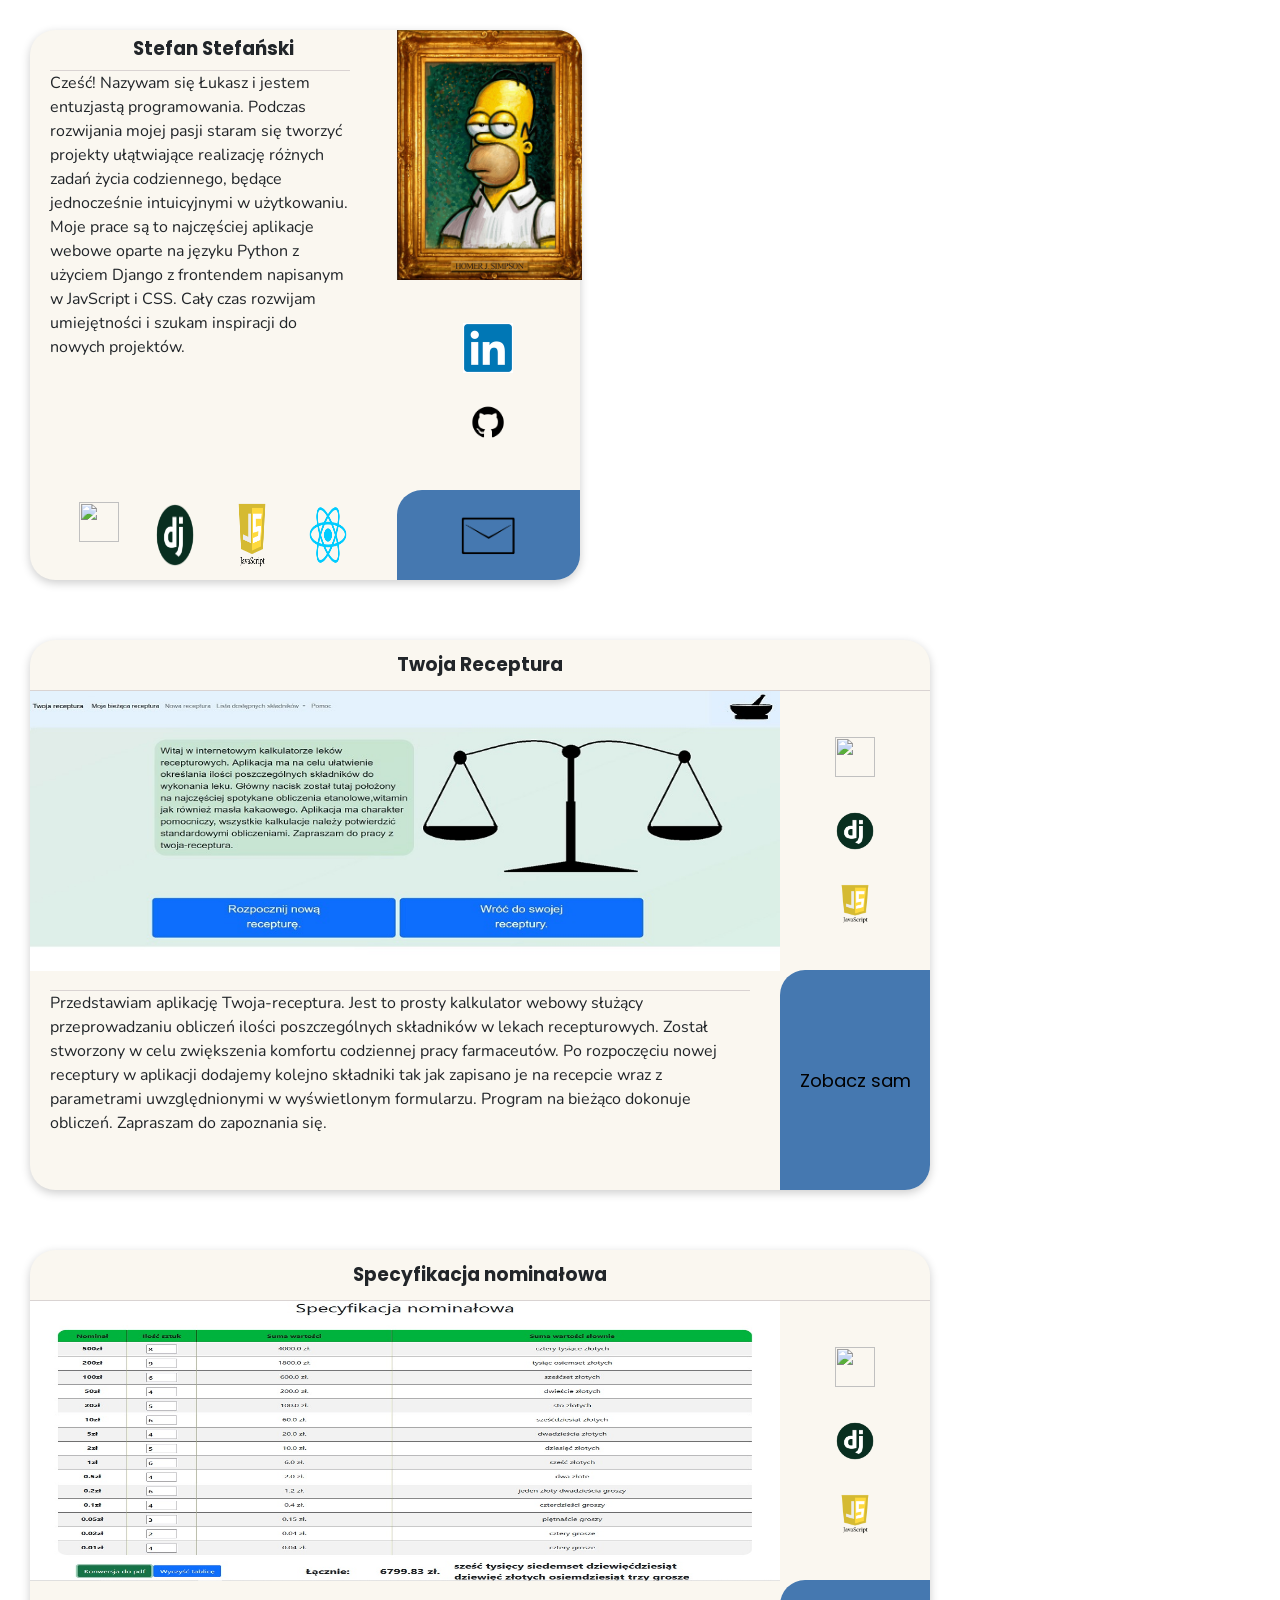
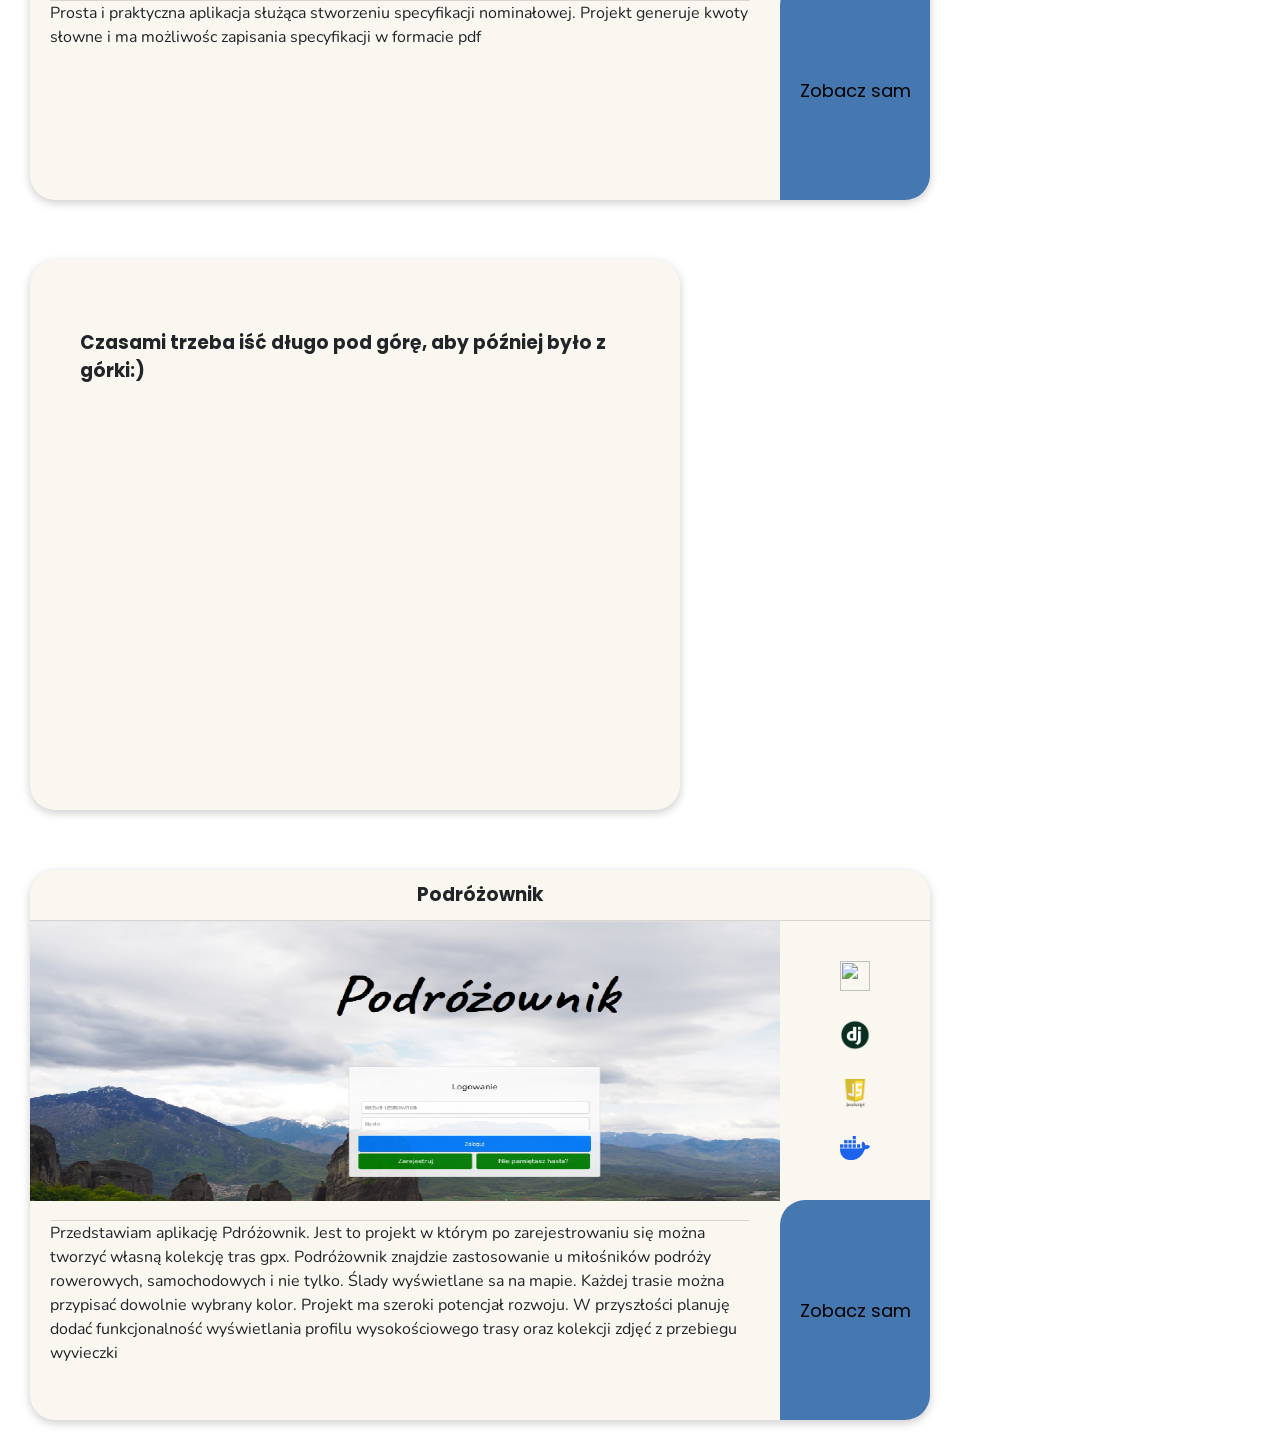
==== site/index.html @ 4b156a75 "first commit" ====
<head>
    <meta charset="UTF-8">

    <link rel="preconnect" href="https://fonts.googleapis.com">
    <link rel="preconnect" href="https://fonts.gstatic.com" crossorigin>
    <link href="https://fonts.googleapis.com/css2?family=Poppins:wght@700&display=swap" rel="stylesheet"> 
    <link href="https://fonts.googleapis.com/css2?family=Nunito&display=swap" rel="stylesheet"> 
    <link rel="stylesheet" href="https://cdn.jsdelivr.net/npm/bootstrap@4.0.0/dist/css/bootstrap.min.css" integrity="sha384-Gn5384xqQ1aoWXA+058RXPxPg6fy4IWvTNh0E263XmFcJlSAwiGgFAW/dAiS6JXm" crossorigin="anonymous">
<link rel="stylesheet" href="index.css">

</head>

<body>
    
    <moje-informacje name="Stefan Stefański" avatar="homer.jpg" envel="envelope.png" django="django.png" python="python.png" js="js.png" react="react.png" linkedin="linkedin.png" github="github.png"></moje-informacje>
    
    <twoja-receptura  avatar="receptura.jpg"  django="django.png" python="python.png" js="js.png"></twoja-receptura>
    <specyfikacja-nominalowa avatar="specyfikacja.jpg" django="django.png" python="python.png" js="js.png"></specyfikacja-nominalowa>
    <moje-motto></moje-motto>
    <podrozownik-app avatar="podrozownik.jpg"  django="django.png" python="python.png" js="js.png" docker="docker.png">></podrozownik-app>
<script src="about.js"></script>
<script src="receptura.js"></script> 
<script src="specyfikacja.js"></script> 
<script src="motto.js"></script>
    <script src="podrozownik.js"></script>
<script src="https://code.jquery.com/jquery-3.2.1.slim.min.js" integrity="sha384-KJ3o2DKtIkvYIK3UENzmM7KCkRr/rE9/Qpg6aAZGJwFDMVNA/GpGFF93hXpG5KkN" crossorigin="anonymous"></script>
<script src="https://cdn.jsdelivr.net/npm/popper.js@1.12.9/dist/umd/popper.min.js" integrity="sha384-ApNbgh9B+Y1QKtv3Rn7W3mgPxhU9K/ScQsAP7hUibX39j7fakFPskvXusvfa0b4Q" crossorigin="anonymous"></script>
<script src="https://cdn.jsdelivr.net/npm/bootstrap@4.0.0/dist/js/bootstrap.min.js" integrity="sha384-JZR6Spejh4U02d8jOt6vLEHfe/JQGiRRSQQxSfFWpi1MquVdAyjUar5+76PVCmYl" crossorigin="anonymous"></script>   
</body>
---- site/index.css ----
body{
  background-color: white; 
  display : flex;

  flex-wrap: wrap;
}
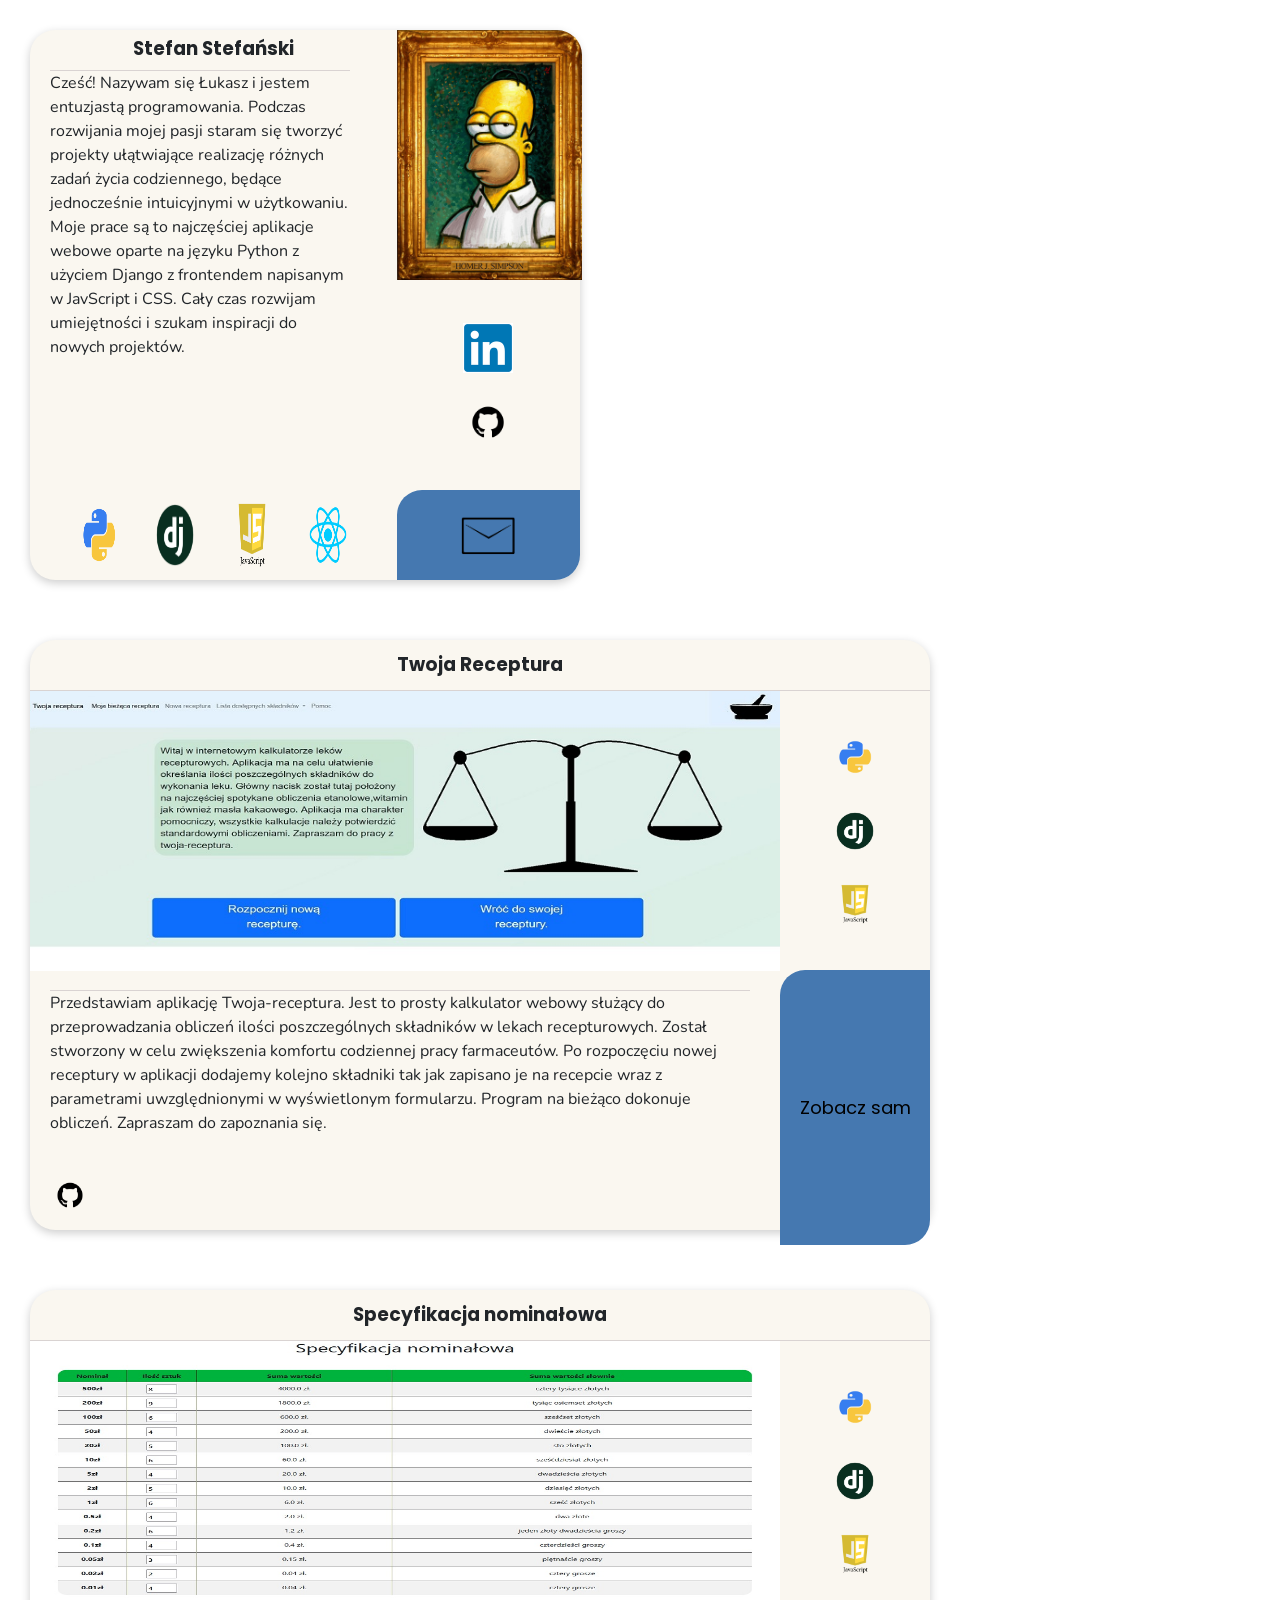
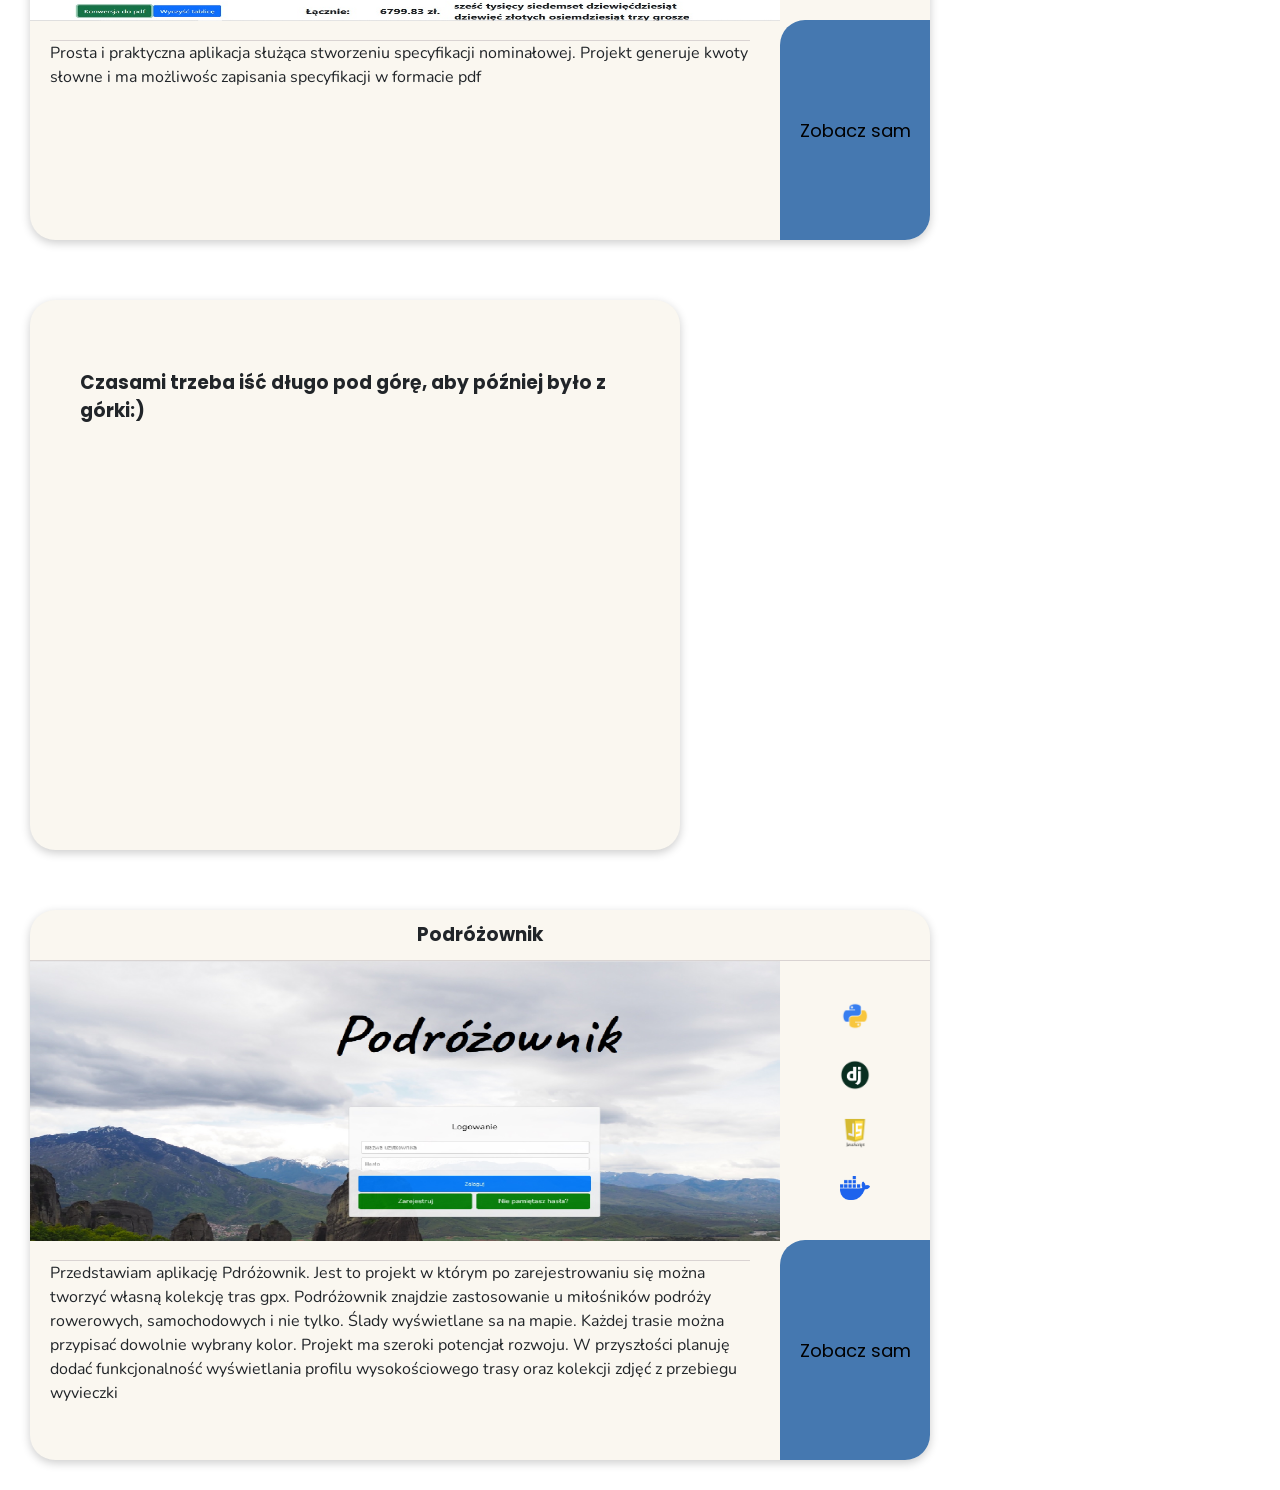
==== commit fde86a21: "dodałem ikone github" ====
--- a/site/index.html
+++ b/site/index.html
@@ -14,7 +14,7 @@
     
     <moje-informacje name="Stefan Stefański" avatar="homer.jpg" envel="envelope.png" django="django.png" python="python.png" js="js.png" react="react.png" linkedin="linkedin.png" github="github.png"></moje-informacje>
     
-    <twoja-receptura  avatar="receptura.jpg"  django="django.png" python="python.png" js="js.png"></twoja-receptura>
+    <twoja-receptura  avatar="receptura.jpg"  django="django.png" python="python.png" js="js.png" github="github.png"></twoja-receptura>
     <specyfikacja-nominalowa avatar="specyfikacja.jpg" django="django.png" python="python.png" js="js.png"></specyfikacja-nominalowa>
     <moje-motto></moje-motto>
     <podrozownik-app avatar="podrozownik.jpg"  django="django.png" python="python.png" js="js.png" docker="docker.png">></podrozownik-app>
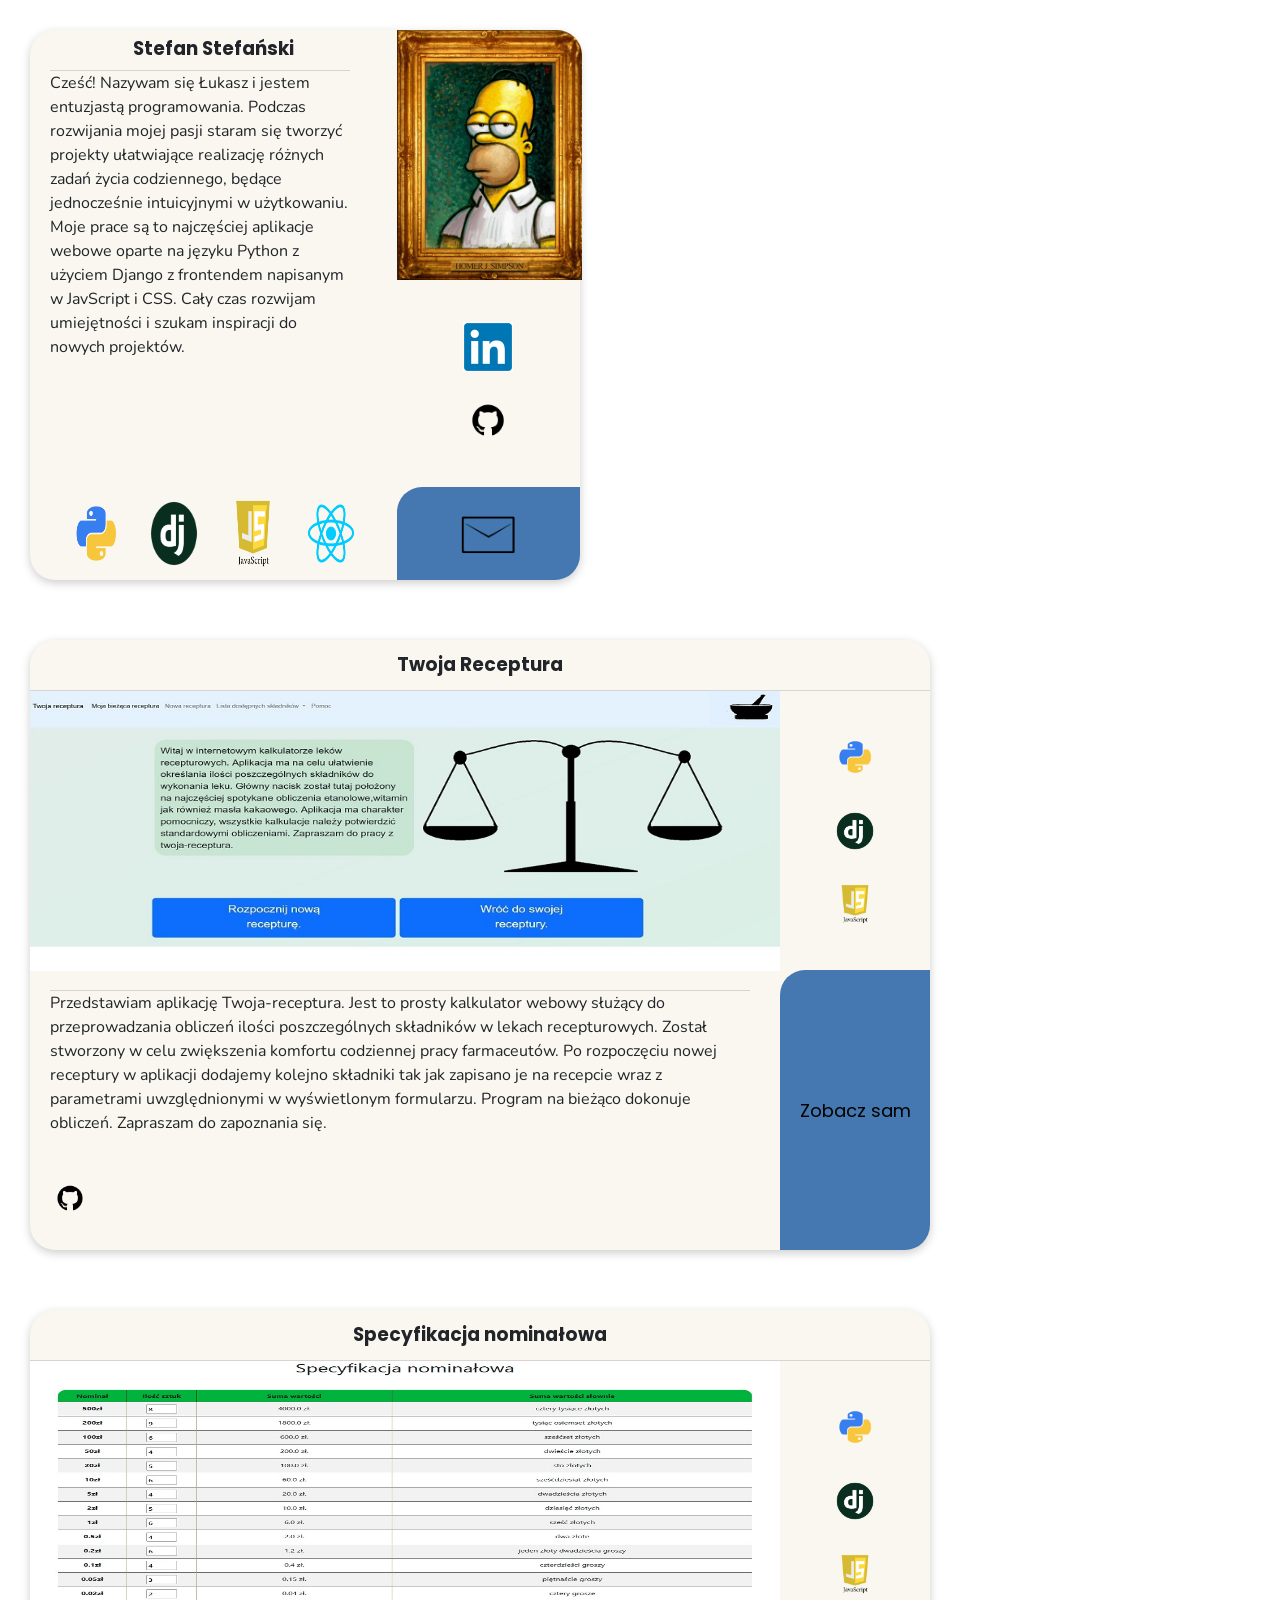
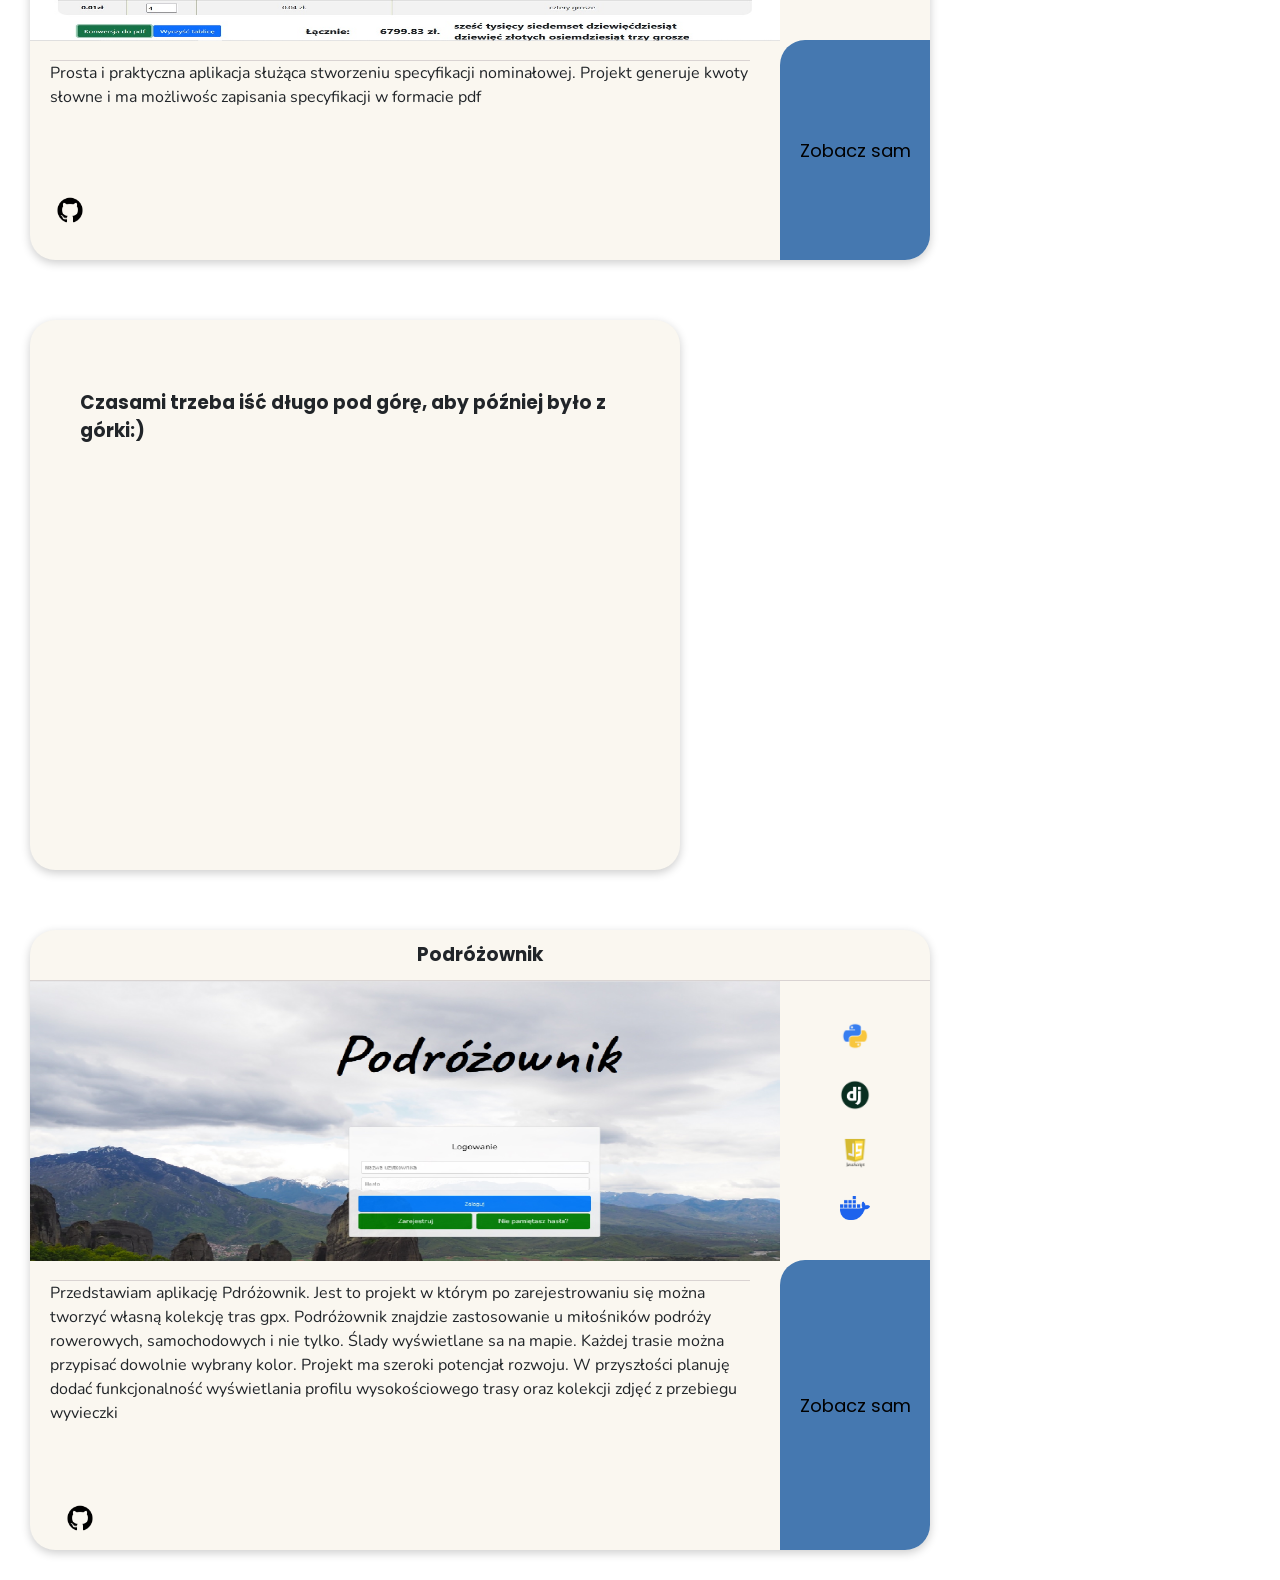
==== commit ec0629e8: "dodałem linki git hub" ====
--- a/site/index.html
+++ b/site/index.html
@@ -15,9 +15,9 @@
     <moje-informacje name="Stefan Stefański" avatar="homer.jpg" envel="envelope.png" django="django.png" python="python.png" js="js.png" react="react.png" linkedin="linkedin.png" github="github.png"></moje-informacje>
     
     <twoja-receptura  avatar="receptura.jpg"  django="django.png" python="python.png" js="js.png" github="github.png"></twoja-receptura>
-    <specyfikacja-nominalowa avatar="specyfikacja.jpg" django="django.png" python="python.png" js="js.png"></specyfikacja-nominalowa>
+    <specyfikacja-nominalowa avatar="specyfikacja.jpg" django="django.png" python="python.png" js="js.png" github="github.png"></specyfikacja-nominalowa>
     <moje-motto></moje-motto>
-    <podrozownik-app avatar="podrozownik.jpg"  django="django.png" python="python.png" js="js.png" docker="docker.png">></podrozownik-app>
+    <podrozownik-app avatar="podrozownik.jpg"  django="django.png" python="python.png" js="js.png" docker="docker.png" github="github.png">></podrozownik-app>
 <script src="about.js"></script>
 <script src="receptura.js"></script> 
 <script src="specyfikacja.js"></script> 
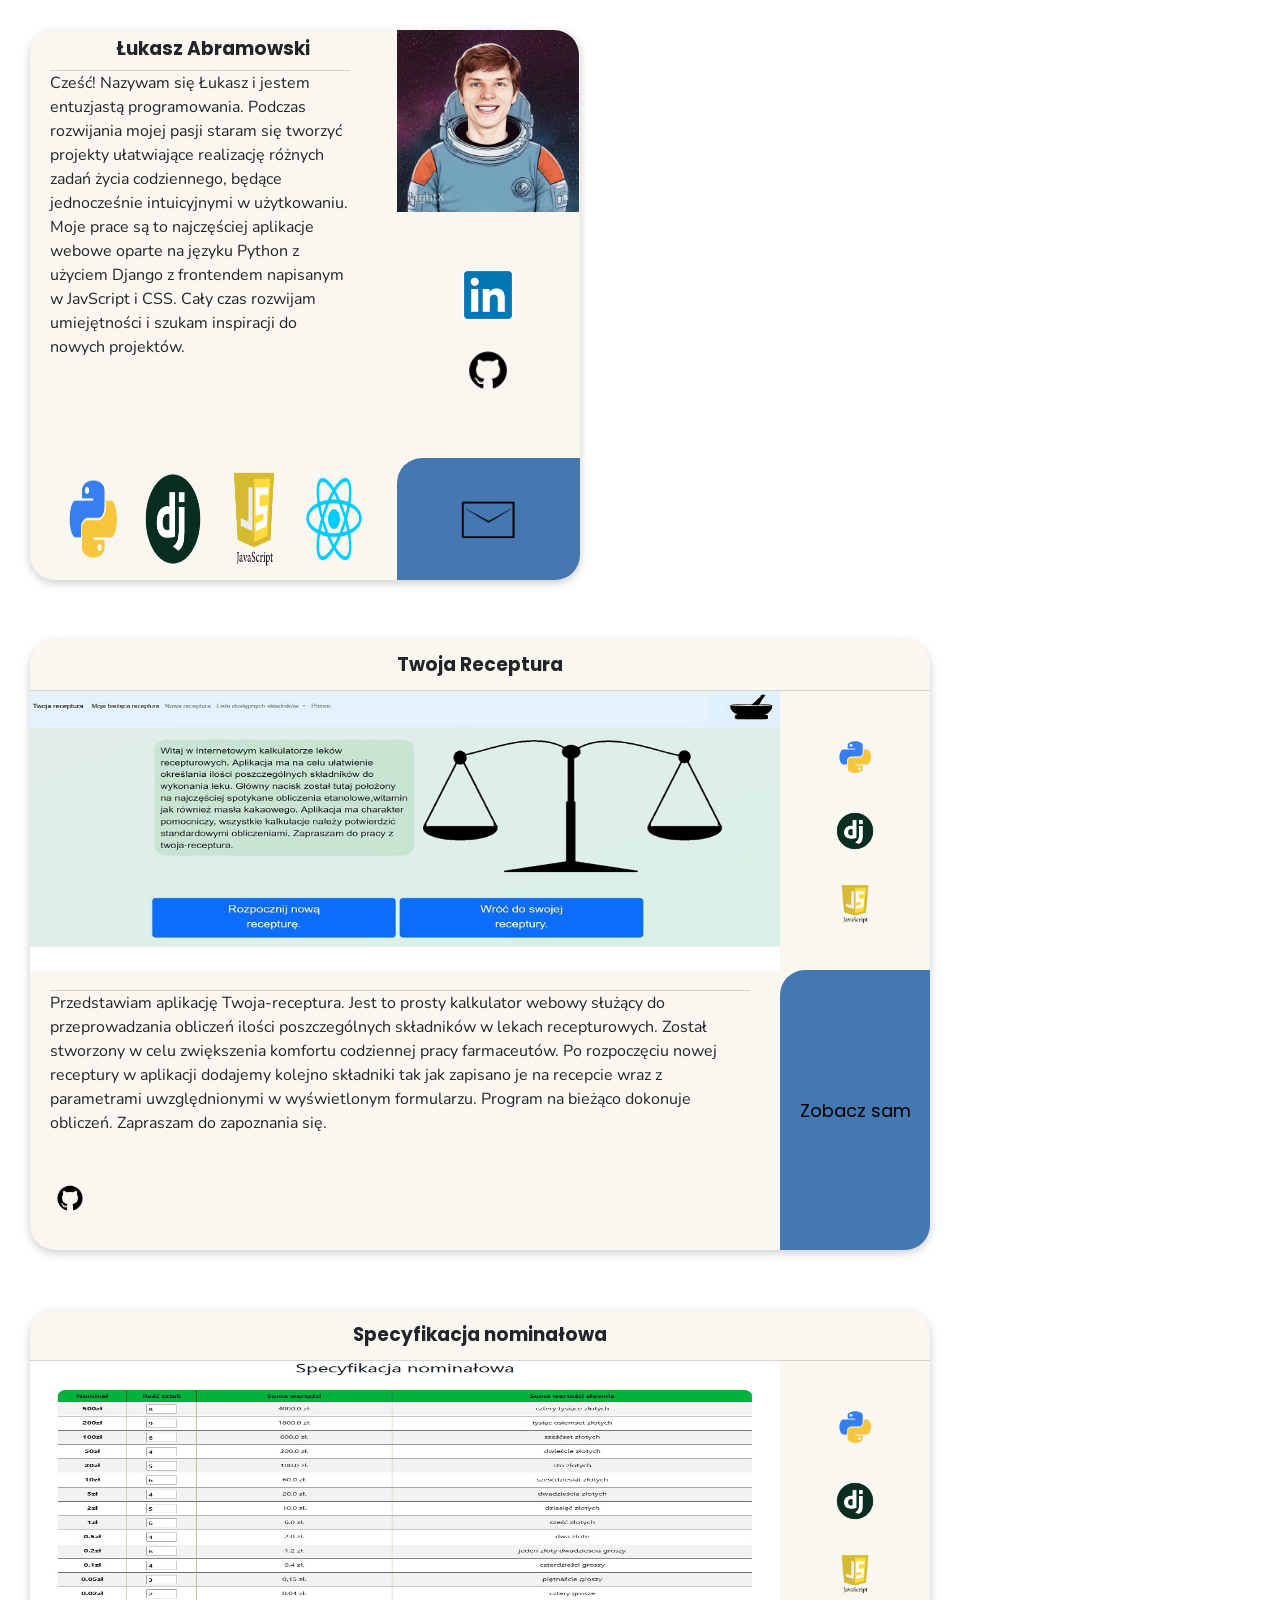
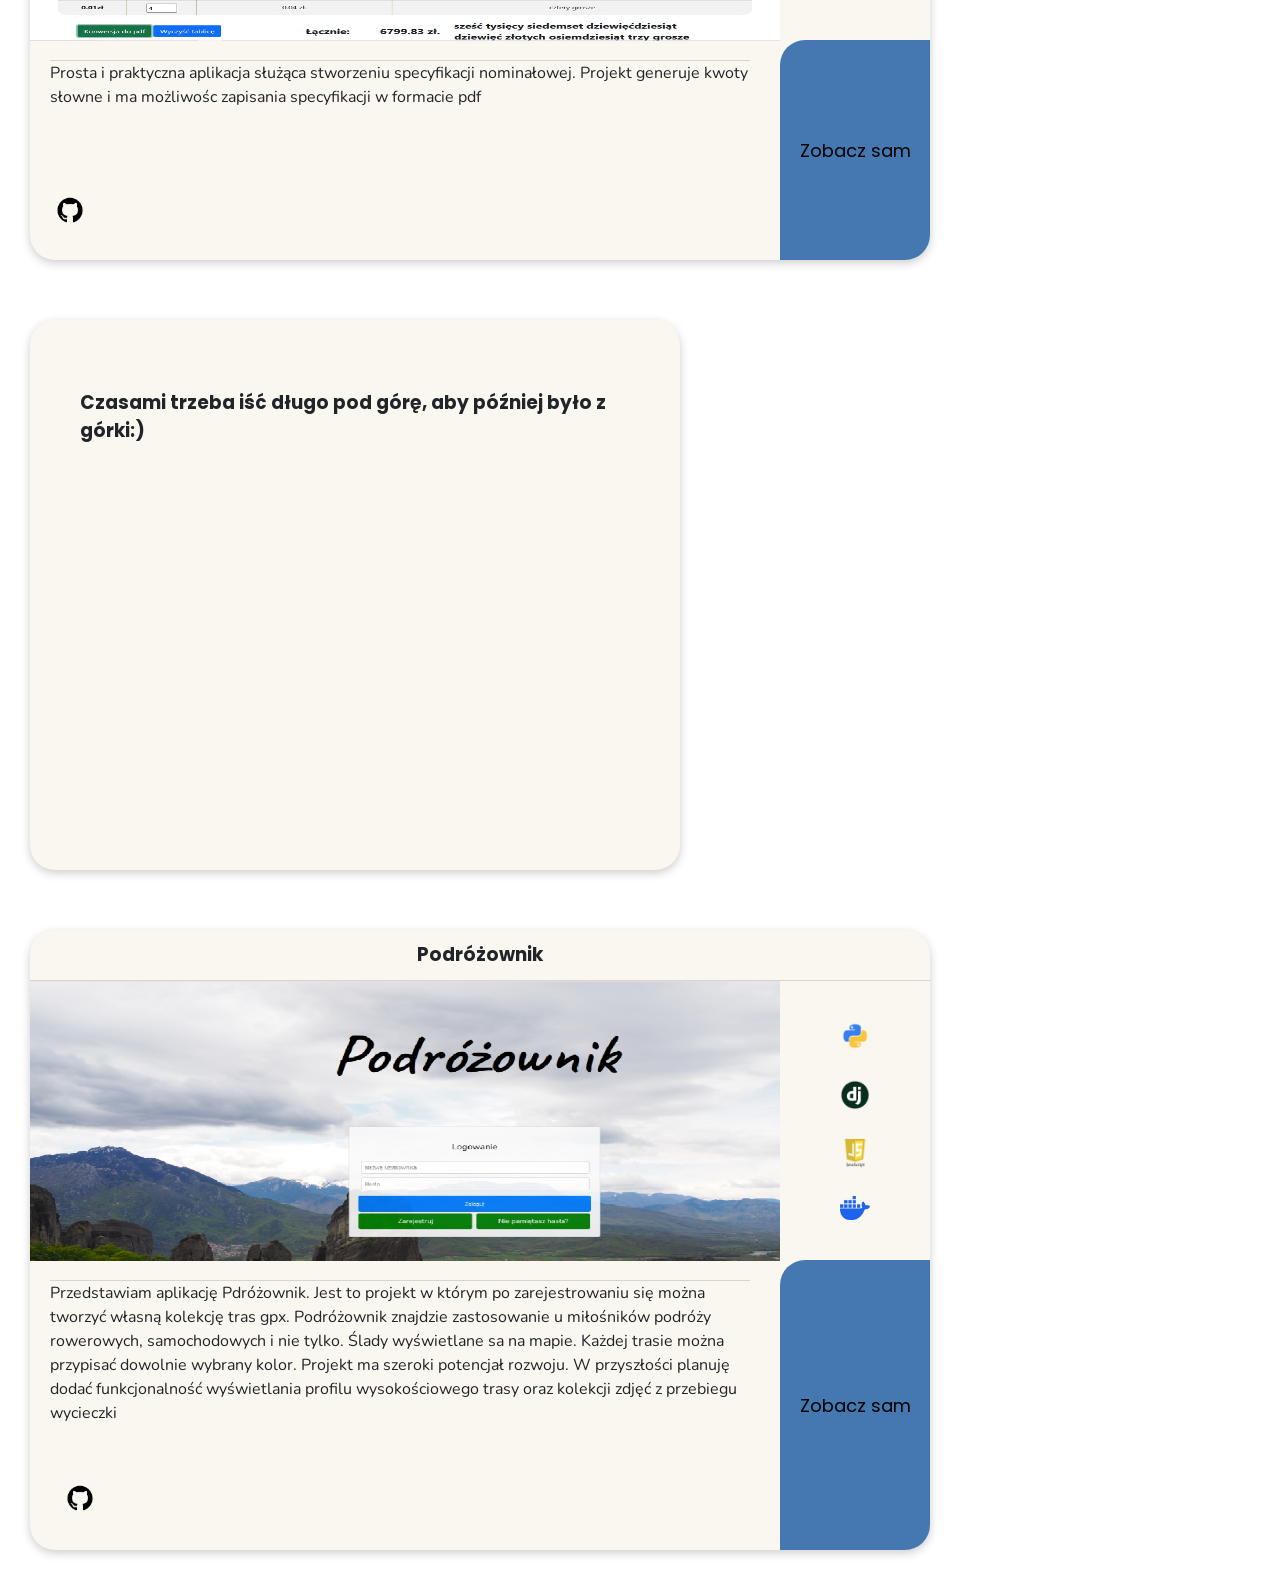
==== commit ffe2b825: "gotowa wersja 1" ====
--- a/site/index.html
+++ b/site/index.html
@@ -12,7 +12,7 @@
 
 <body>
     
-    <moje-informacje name="Stefan Stefański" avatar="homer.jpg" envel="envelope.png" django="django.png" python="python.png" js="js.png" react="react.png" linkedin="linkedin.png" github="github.png"></moje-informacje>
+    <moje-informacje name="Łukasz Abramowski" avatar="cosmos.jpg" envel="envelope.png" django="django.png" python="python.png" js="js.png" react="react.png" linkedin="linkedin.png" github="github.png"></moje-informacje>
     
     <twoja-receptura  avatar="receptura.jpg"  django="django.png" python="python.png" js="js.png" github="github.png"></twoja-receptura>
     <specyfikacja-nominalowa avatar="specyfikacja.jpg" django="django.png" python="python.png" js="js.png" github="github.png"></specyfikacja-nominalowa>
